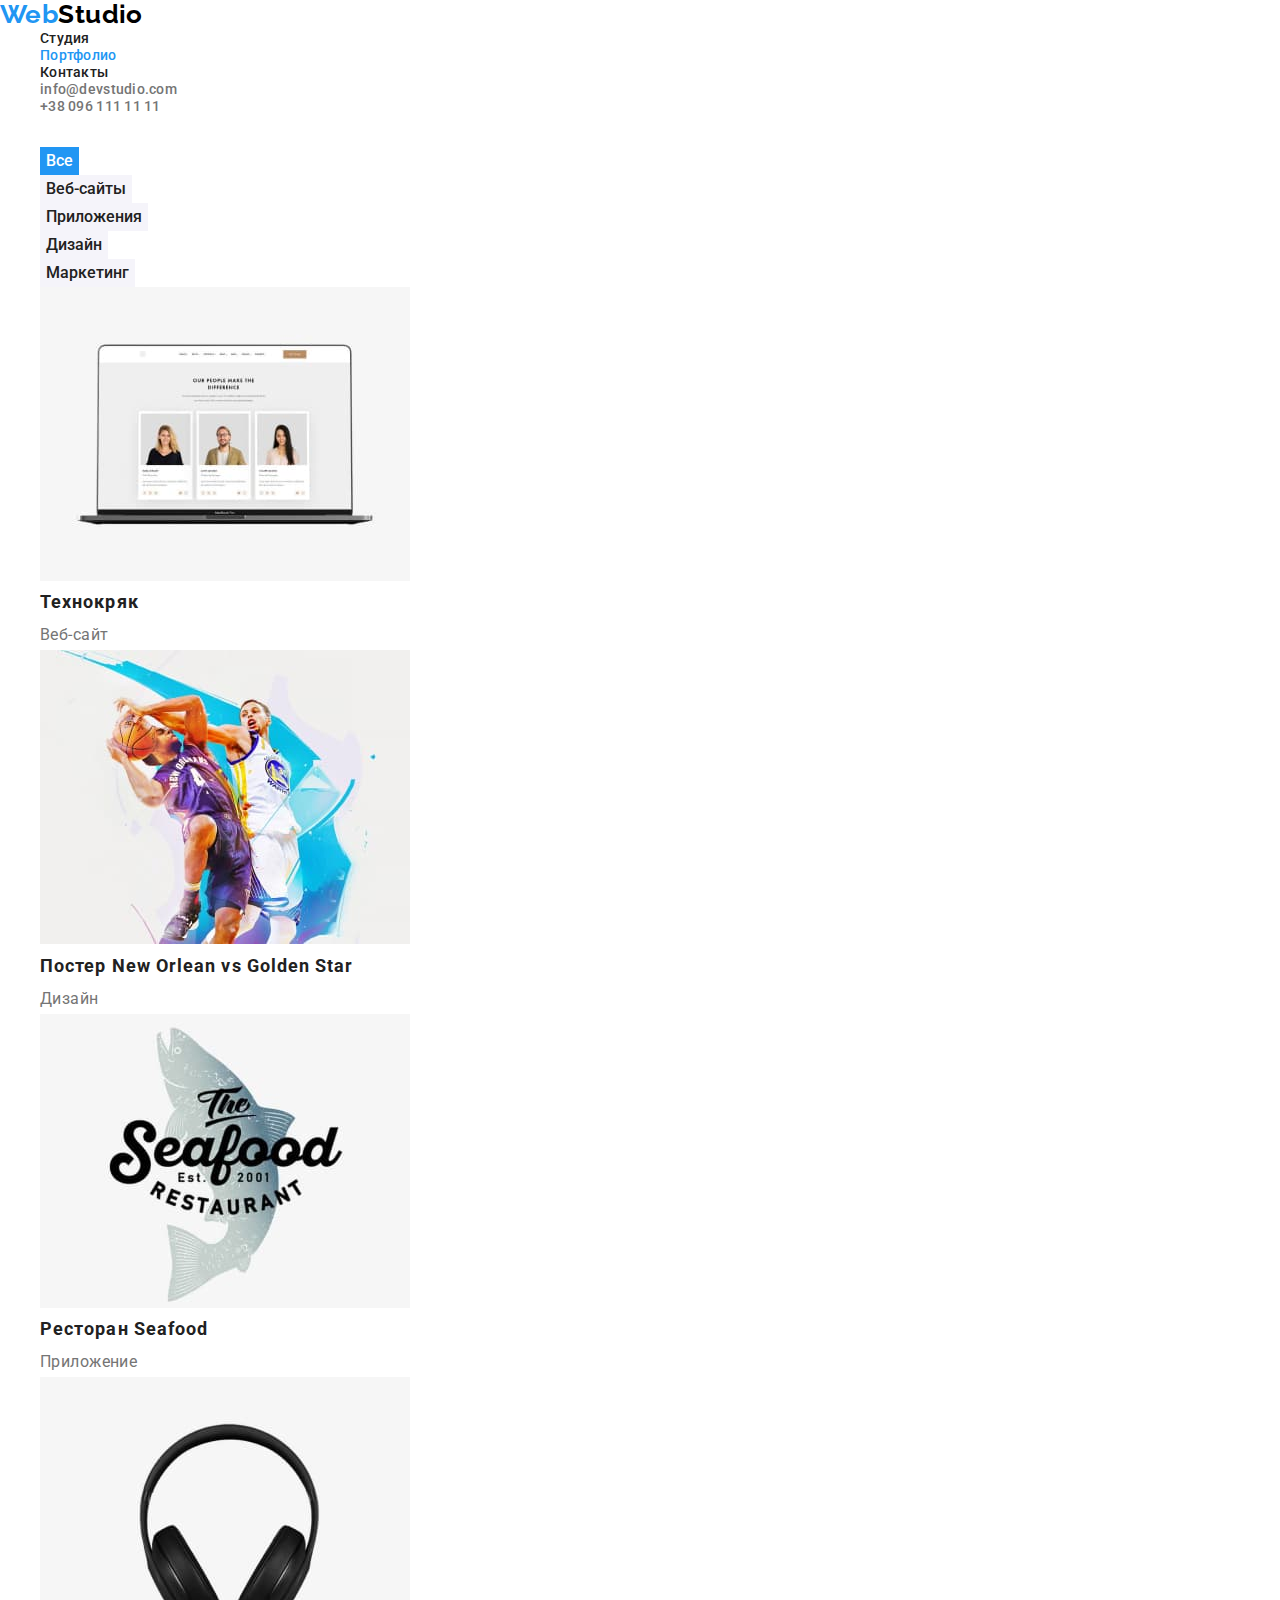
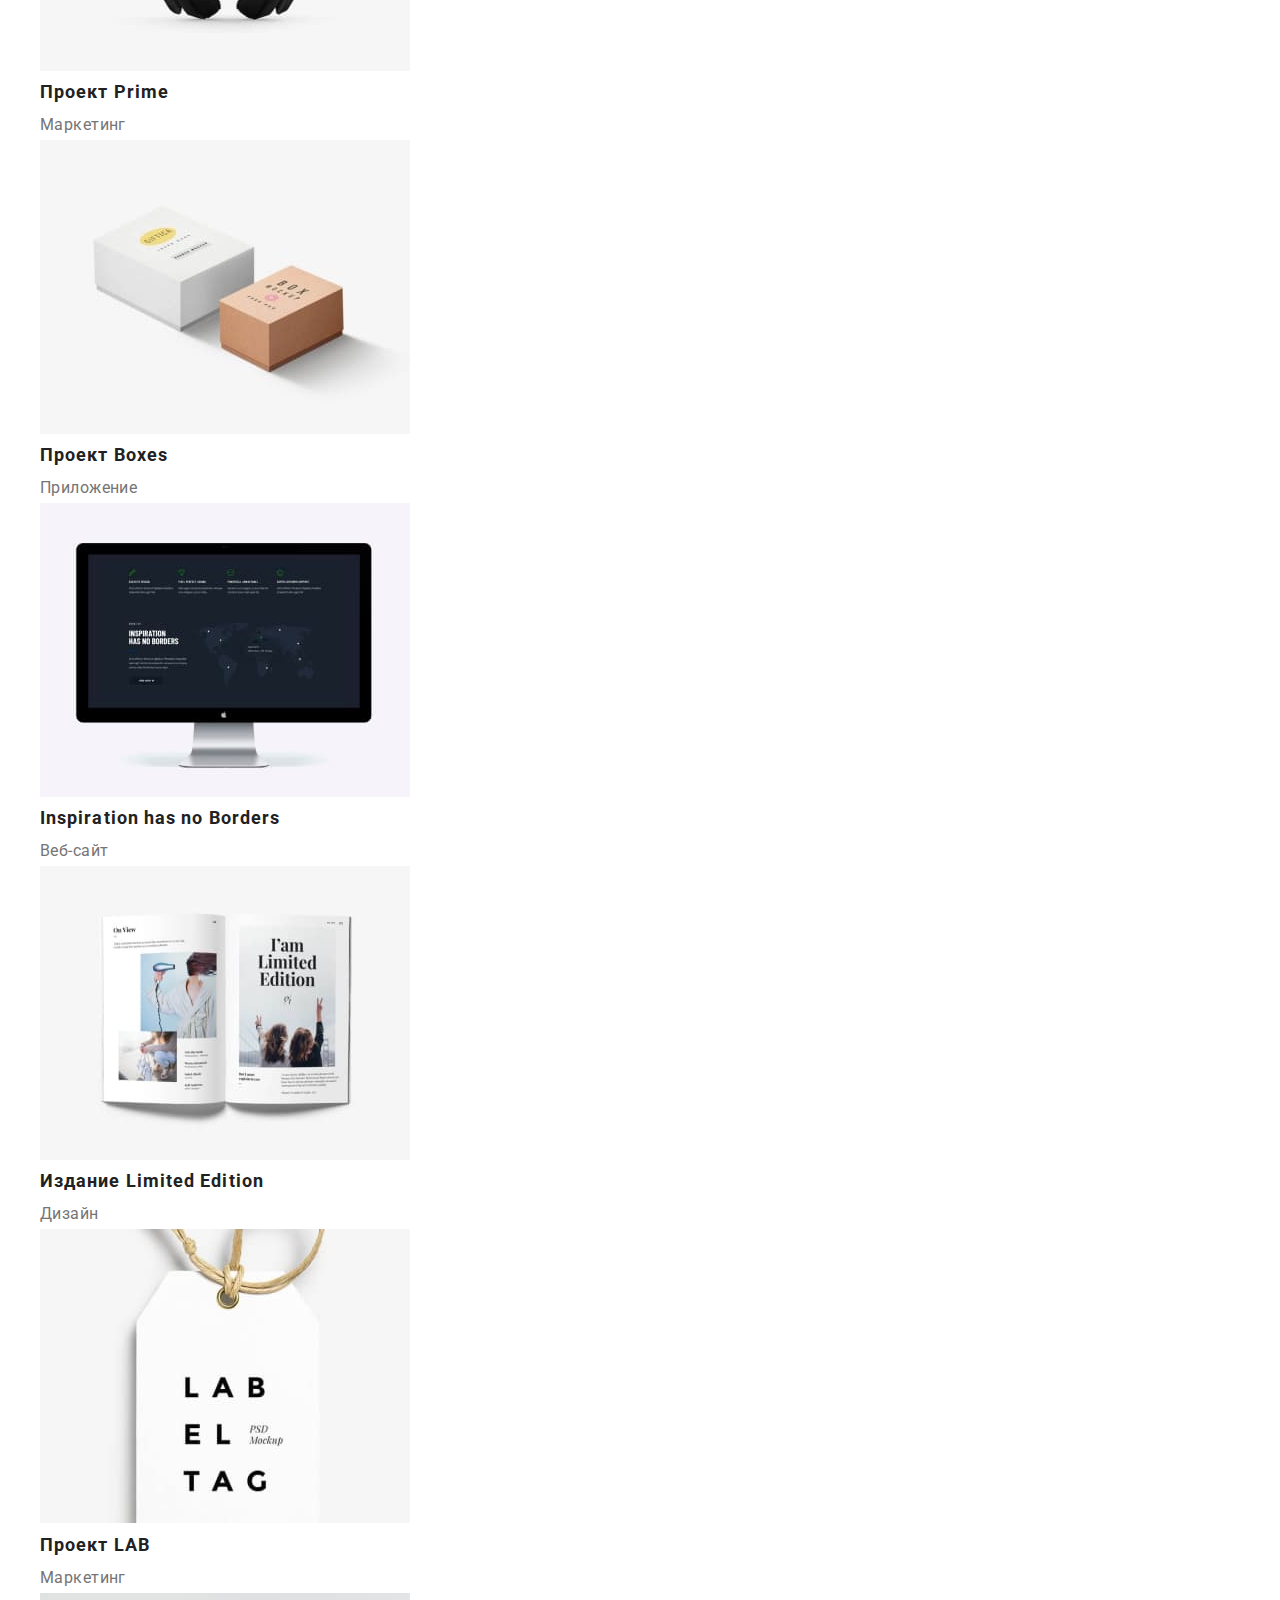
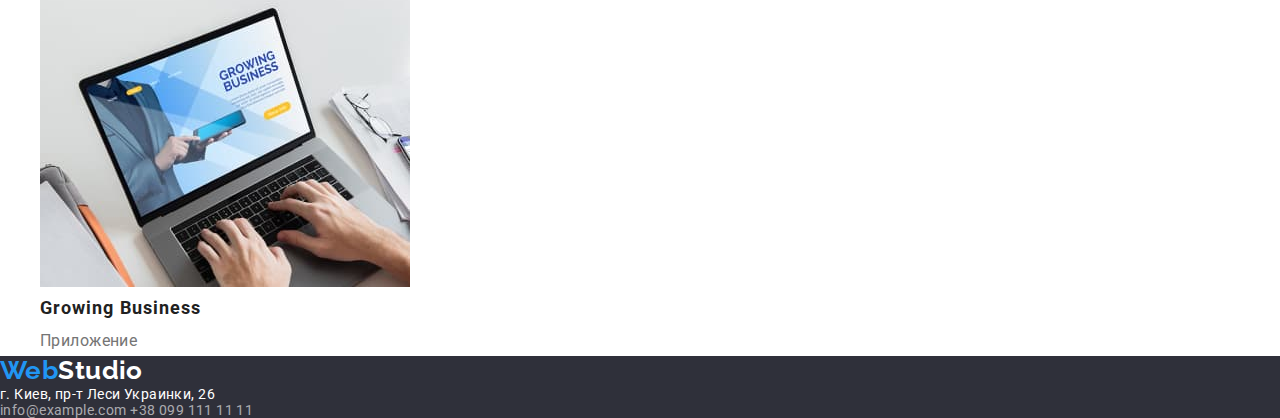
==== portfolio.html @ 97239f13 "add all files from previous homework" ====
<!DOCTYPE html>
<html lang="ru">
  <head>
    <meta charset="UTF-8" />
    <meta name="viewport" content="width=device-width, initial-scale=1.0" />
    <title>Портфолио</title>
    <link
      rel="stylesheet"
      href="https://cdnjs.cloudflare.com/ajax/libs/modern-normalize/1.0.0/modern-normalize.css"
    />
    <link rel="preconnect" href="https://fonts.gstatic.com" />
    <link
      href="https://fonts.googleapis.com/css2?family=Raleway:wght@700&family=Roboto:wght@400;500;700;900&display=swap"
      rel="stylesheet"
    />
    <link rel="stylesheet" href="./css/style.css" />
  </head>
  <body>
    <header>
      <nav>
        <a href="/" class="logo" lang="en"><span>Web</span>Studio</a>
        <ul class="site-nav">
          <li><a href="./index.html" class="link">Студия</a></li>
          <li><a href="" class="link active">Портфолио</a></li>
          <li><a href="" class="link">Контакты</a></li>
        </ul>
      </nav>
      <ul class="auth-nav">
        <li>
          <a href="mailto:info@devstudio.com" class="link"
            >info@devstudio.com</a
          >
        </li>
        <li><a href="tel:+380961111111" class="link">+38 096 111 11 11</a></li>
      </ul>
    </header>
    <main>
      <section>
        <h1 class="hidden">Портфолио</h1>
        <ul>
          <li>
            <button type="button" class="filter-item current">Все</button>
          </li>
          <li><button type="button" class="filter-item">Веб-сайты</button></li>
          <li><button type="button" class="filter-item">Приложения</button></li>
          <li><button type="button" class="filter-item">Дизайн</button></li>
          <li><button type="button" class="filter-item">Маркетинг</button></li>
        </ul>
        <ul class="portfolio">
          <li>
            <a href="">
              <img
                src="./images/web-site.jpg"
                width="370"
                alt="открытый ноутбук"
              />
              <h2 class="title">Технокряк</h2>
              <p class="text">Веб-сайт</p>
            </a>
          </li>
          <li>
            <a href="">
              <img
                src="./images/poster-basketball.jpg"
                width="370"
                alt="двое игроков в баскетбол с мячем"
              />
              <h2 class="title">Постер New Orlean vs Golden Star</h2>
              <p class="text">Дизайн</p>
            </a>
          </li>
          <li>
            <a href="">
              <img
                src="./images/restaurant-label.jpg"
                width="370"
                alt="лого ресторана морской еды"
              />
              <h2 class="title">Ресторан Seafood</h2>
              <p class="text">Приложение</p>
            </a>
          </li>
          <li>
            <a href="">
              <img
                src="./images/headphones.jpg"
                width="370"
                alt="черные наушники"
              />
              <h2 class="title">Проект Prime</h2>
              <p class="text">Маркетинг</p>
            </a>
          </li>
          <li>
            <a href="">
              <img
                src="./images/boxes.jpg"
                width="370"
                alt="две небольшие картонные коробки"
              />
              <h2 class="title">Проект Boxes</h2>
              <p class="text">Приложение</p>
            </a>
          </li>
          <li>
            <a href="">
              <img
                src="./images/screen.jpg"
                width="370"
                alt="черный включенный экран"
              />
              <h2 class="title">Inspiration has no Borders</h2>
              <p class="text">Веб-сайт</p>
            </a>
          </li>
          <li>
            <a href="">
              <img
                src="./images/journal.jpg"
                width="370"
                alt="раскрытый журнал"
              />
              <h2 class="title">Издание Limited Edition</h2>
              <p class="text">Дизайн</p>
            </a>
          </li>
          <li>
            <a href="">
              <img src="./images/label.jpg" alt="белая этикетка" />
              <h2 class="title">Проект LAB</h2>
              <p class="text">Маркетинг</p>
            </a>
          </li>
          <li>
            <a href="">
              <img
                src="./images/opened-notebook.jpg"
                alt="пальцы рук на клавиатуре ноутбука"
              />
              <h2 class="title">Growing Business</h2>
              <p class="text">Приложение</p>
            </a>
          </li>
        </ul>
      </section>
    </main>
    <footer>
      <a href="/" class="logo" lang="en"><span>Web</span>Studio</a>
      <address class="contacts">
        <p>г. Киев, пр-т Леси Украинки, 26</p>
        <a href="mailto:info@example.com" class="link">info@example.com</a>
        <a href="tel:+380991111111" class="link">+38 099 111 11 11</a>
      </address>
    </footer>
  </body>
</html>
---- css/style.css ----
:root {
  --primary-text-color: #757575;
  --title-text-color: #212121;
  --accent-color: #2196f3;
  --primary-background-color: #ffffff;
  --secondary-background-color: #f5f4fa;
  --dark-background-color: #2f303a;
  --main-font: 'Roboto', sans-serif;
  --font-size: 14px;
  --letter-spacing: 0.03em;
  --font-weight: 400;
}

body {
  background-color: var(--primary-background-color);
  color: var(--primary-text-color);
  font-family: var(--main-font);
  font-weight: var(--font-weight);
  font-size: var(--font-size);
  letter-spacing: var(--letter-spacing);
}

a {
  text-decoration: none;
}

ul,
p {
  margin: 0;
}

li {
  list-style: none;
}

h1,
h2,
h3,
h4,
h5,
h6 {
  margin: 0;
  color: var(--title-text-color);
}

/*   header   */

.logo {
  color: #000000;
  font-family: 'Raleway', sans-serif;
  font-weight: 700;
  font-size: 26px;
}

.logo span {
  color: var(--accent-color);
}

header .link {
  font-weight: 500;
  cursor: pointer;
  letter-spacing: 0.02em;
  line-height: 1.14;
}

.site-nav .link {
  color: var(--title-text-color);
}

.site-nav .link:hover,
.site-nav .link:focus,
.site-nav .active {
  color: var(--accent-color);
}

.auth-nav .link {
  color: var(--primary-text-color);
}

.auth-nav .link:hover,
.auth-nav .link:focus {
  color: var(--accent-color);
}

/*   hero   */
.hero {
  background-color: var(--dark-background-color);
}

.hero .title {
  color: var(--primary-background-color);
  text-transform: uppercase;
  font-size: 44px;
  font-weight: 900;
  text-align: center;
}

.hero .button {
  color: var(--primary-background-color);
  background-color: var(--accent-color);
  font-family: inherit;
  font-size: 16px;
  line-height: 2;
  font-weight: 700;
  text-align: center;
  cursor: pointer;
}

/* advantages */

.hidden {
  visibility: hidden;
}

.advantages .title {
  font-size: var(--font-size);
  line-height: 1.17;
  font-weight: 700;
  text-transform: uppercase;
  margin-bottom: 10px;
}

.advantages .text {
  line-height: 2;
}

/* Activities */

.section-title {
  color: var(--title-text-color);
  font-size: 36px;
  line-height: 1.17;
  font-weight: 700;
  text-align: center;
}

/* Team */

.secondary-background {
  background-color: var(--secondary-background-color);
}

.team .title {
  color: var(--title-text-color);
  font-size: 16px;
  line-height: 1.19;
  font-weight: 500;
  text-align: center;
}

.team .text {
  font-size: 16px;
  line-height: 1.19;
  text-align: center;
}

/* Footer */

footer {
  background-color: var(--dark-background-color);
  color: var(--primary-background-color);
}

footer .logo {
  color: var(--primary-background-color);
}

.contacts {
  font-style: normal;
}

.contacts .link {
  color: rgba(255, 255, 255, 0.6);
}

/* Portfolio */

.filter-item {
  background-color: var(--secondary-background-color);
  color: var(--title-text-color);
  font-family: inherit;
  font-size: 16px;
  line-height: 1.63;
  font-weight: 500;
  text-align: center;

  border: none;
}

.filter-item.current,
.filter-item:hover,
.filter-item:focus {
  background-color: var(--accent-color);
  color: var(--primary-background-color);
}

.filter-item:hover,
.filter-item:focus {
  cursor: pointer;
}

.portfolio .title {
  color: var(--title-text-color);
  font-size: 18px;
  line-height: 2;
  font-weight: 700;
  letter-spacing: 0.06em;
}

.portfolio .text {
  color: var(--primary-text-color);
  font-size: 16px;
  line-height: 1.88;
}
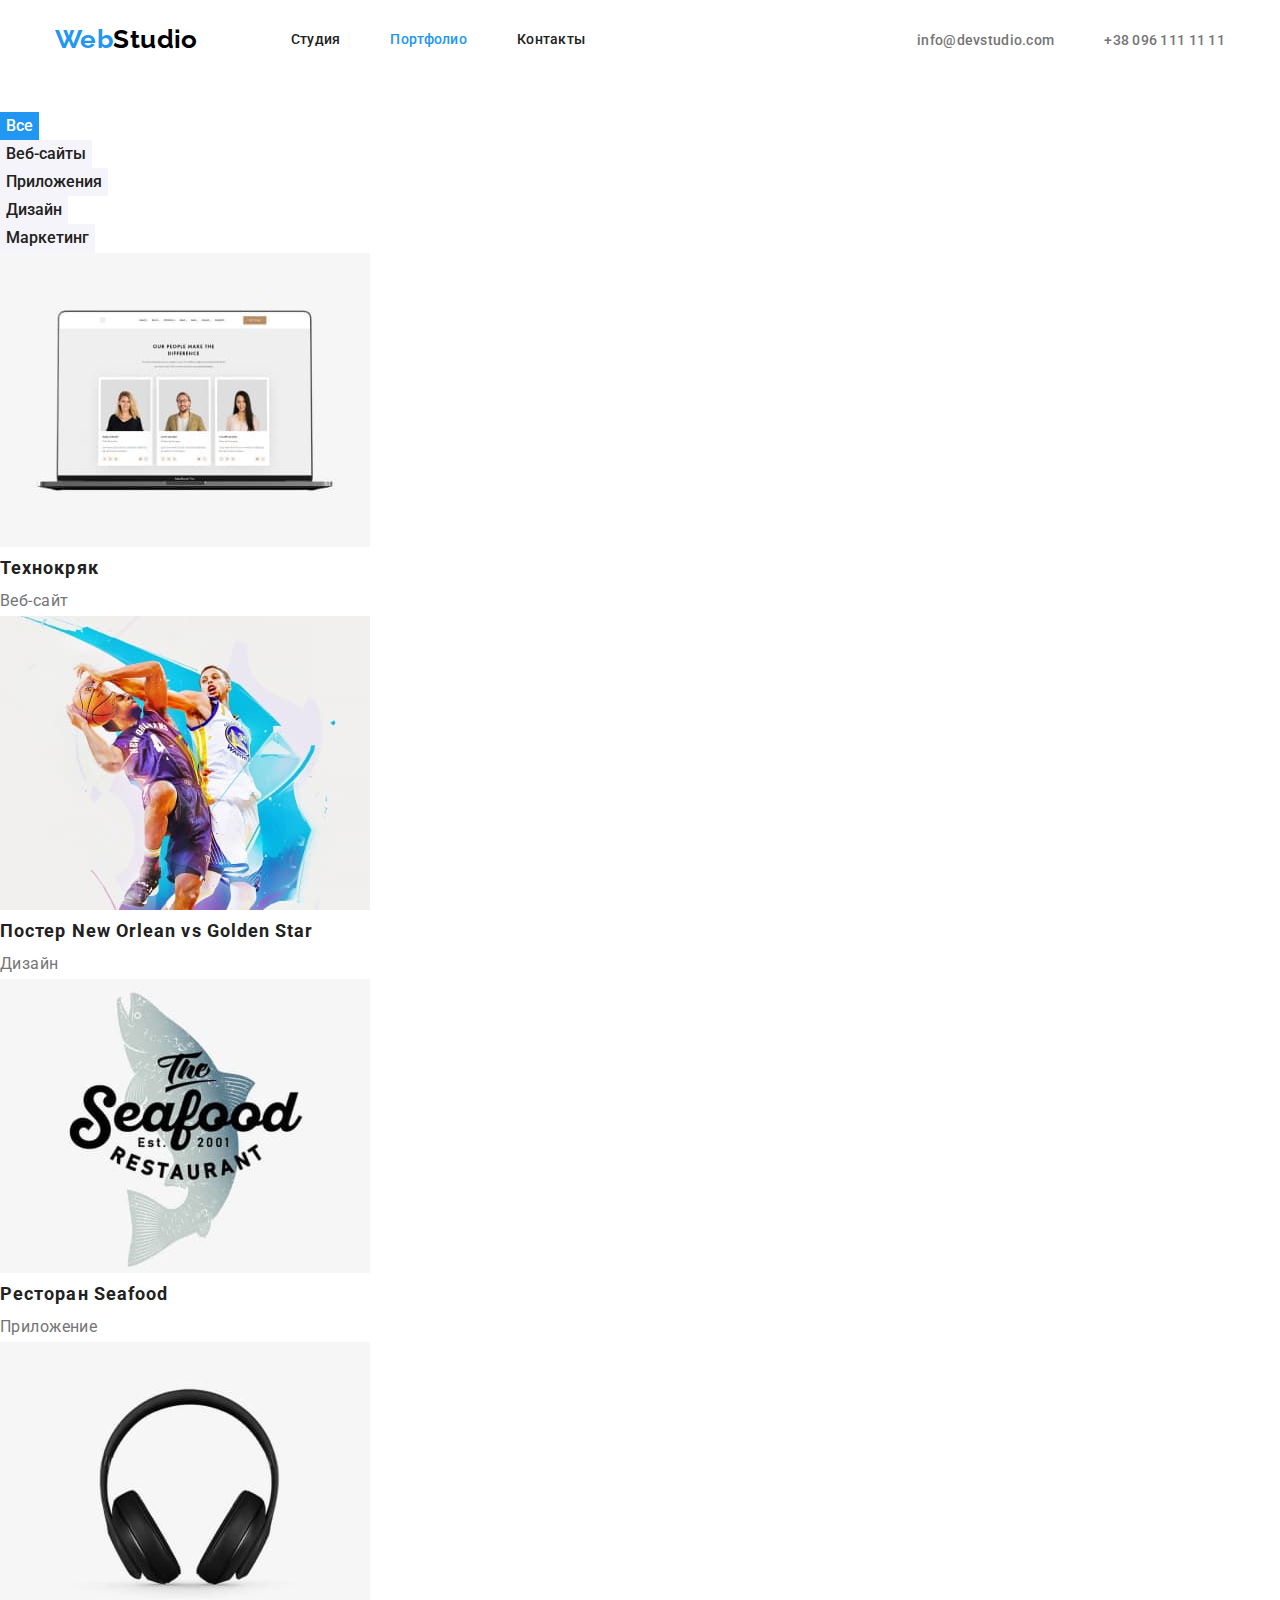
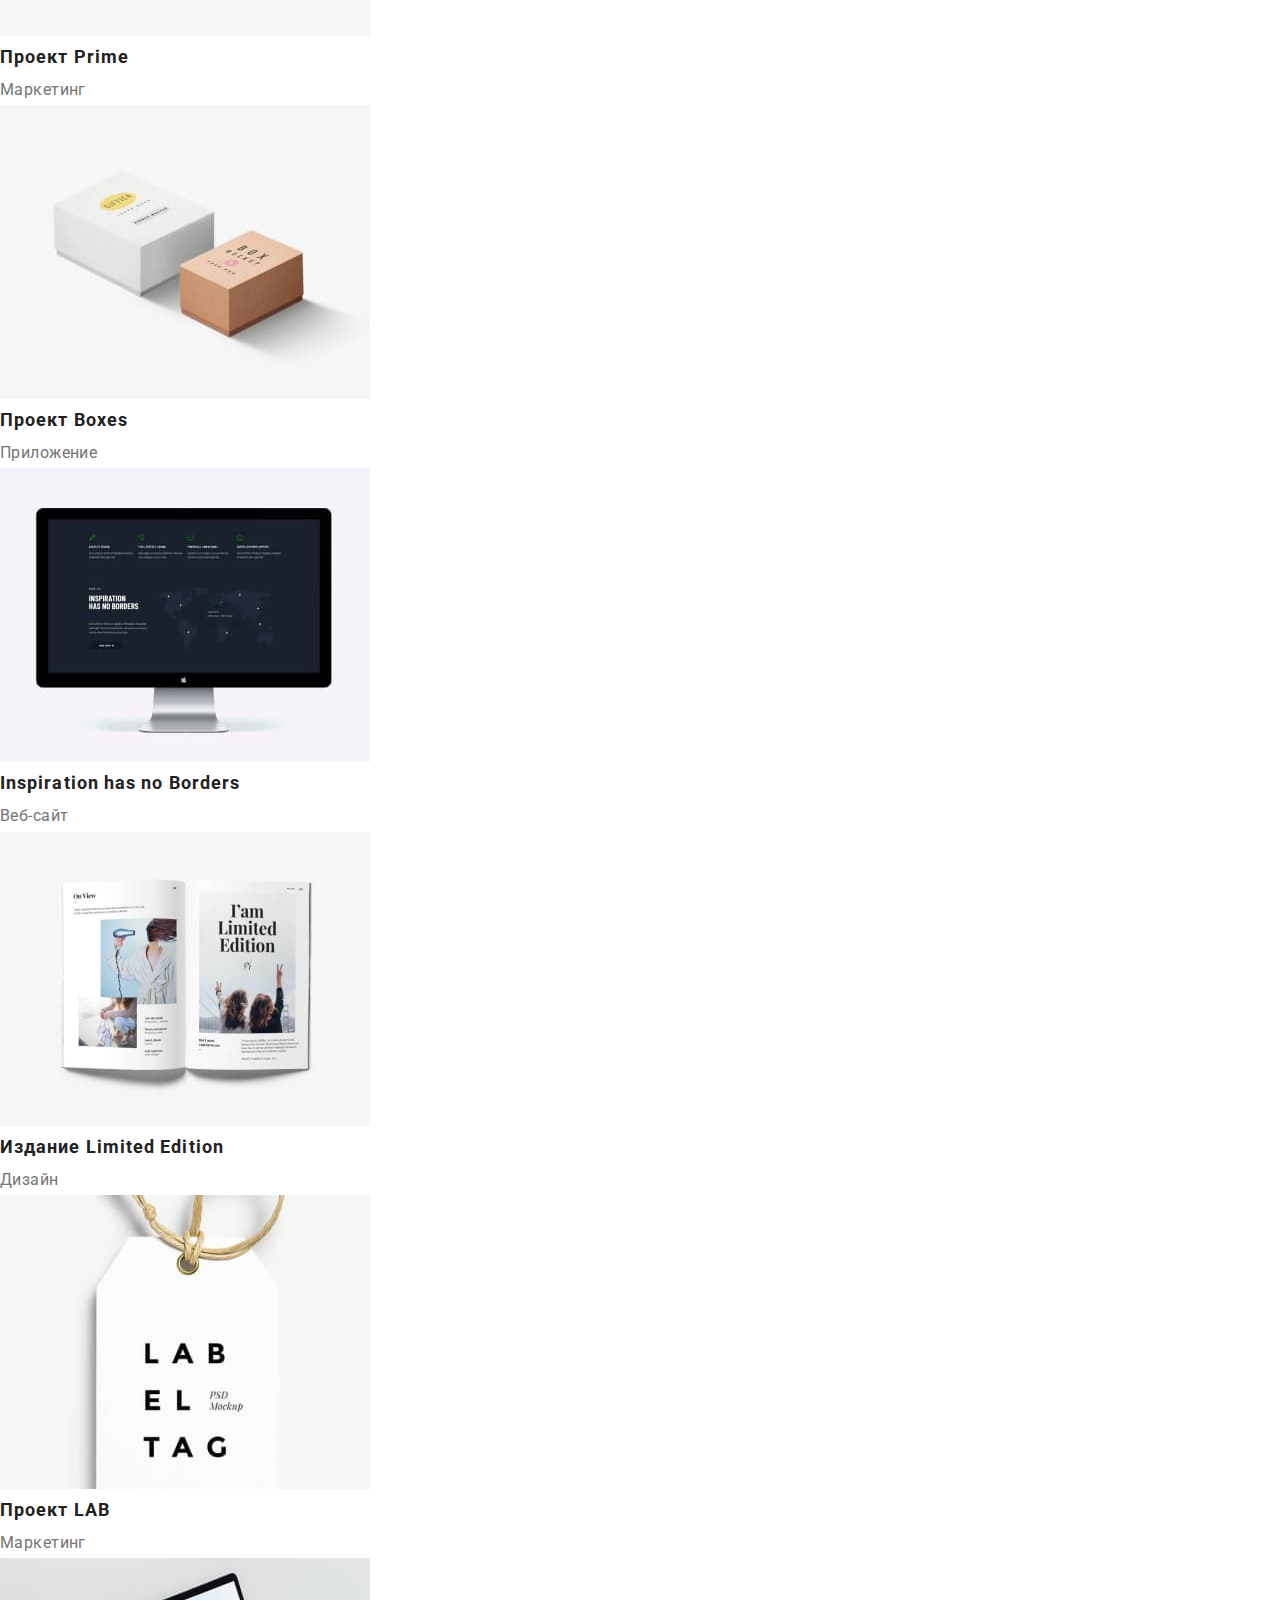
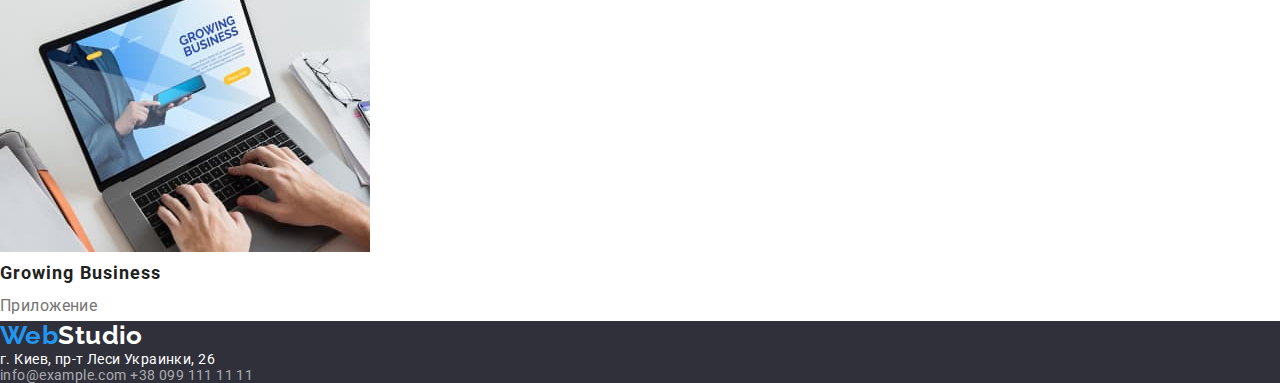
==== commit 826b333a: "add flex to header" ====
--- a/portfolio.html
+++ b/portfolio.html
@@ -16,23 +16,31 @@
     <link rel="stylesheet" href="./css/style.css" />
   </head>
   <body>
-    <header>
-      <nav>
-        <a href="/" class="logo" lang="en"><span>Web</span>Studio</a>
-        <ul class="site-nav">
-          <li><a href="./index.html" class="link">Студия</a></li>
-          <li><a href="" class="link active">Портфолио</a></li>
-          <li><a href="" class="link">Контакты</a></li>
+    <header class="header">
+      <div class="container">
+        <nav class="main-nav">
+          <a href="/" class="logo" lang="en"><span>Web</span>Studio</a>
+
+          <ul class="site-nav">
+            <li class="item"><a href="./index.html" class="link">Студия</a></li>
+            <li class="item">
+              <a href="./portfolio.html" class="link active">Портфолио</a>
+            </li>
+            <li class="item"><a href="" class="link">Контакты</a></li>
+          </ul>
+        </nav>
+
+        <ul class="auth-nav">
+          <li class="item">
+            <a href="mailto:info@devstudio.com" class="link"
+              >info@devstudio.com</a
+            >
+          </li>
+          <li class="item">
+            <a href="tel:+380961111111" class="link">+38 096 111 11 11</a>
+          </li>
         </ul>
-      </nav>
-      <ul class="auth-nav">
-        <li>
-          <a href="mailto:info@devstudio.com" class="link"
-            >info@devstudio.com</a
-          >
-        </li>
-        <li><a href="tel:+380961111111" class="link">+38 096 111 11 11</a></li>
-      </ul>
+      </div>
     </header>
     <main>
       <section>
--- a/css/style.css
+++ b/css/style.css
@@ -20,17 +20,20 @@
   letter-spacing: var(--letter-spacing);
 }
 
+/* utilities*/
+
 a {
   text-decoration: none;
 }
 
-ul,
+ul {
+  padding: 0;
+  margin: 0;
+  list-style: none;
+}
+
 p {
   margin: 0;
-}
-
-li {
-  list-style: none;
 }
 
 h1,
@@ -43,9 +46,25 @@
   color: var(--title-text-color);
 }
 
-/*   header   */
+.container {
+  width: 1200px;
+  margin-left: auto;
+  margin-right: auto;
+  padding-left: 15px;
+  padding-right: 15px;
+}
+
+/*header*/
+
+.header > .container {
+  display: flex;
+  align-items: center;
+}
 
 .logo {
+  display: block;
+  margin-right: 93px;
+
   color: #000000;
   font-family: 'Raleway', sans-serif;
   font-weight: 700;
@@ -56,15 +75,32 @@
   color: var(--accent-color);
 }
 
-header .link {
+.header .link {
   font-weight: 500;
   cursor: pointer;
   letter-spacing: 0.02em;
   line-height: 1.14;
 }
 
+.main-nav {
+  display: flex;
+  align-items: center;
+}
+
+.site-nav {
+  display: flex;
+}
+
 .site-nav .link {
-  color: var(--title-text-color);
+  display: block;
+  padding-top: 32px;
+  padding-bottom: 32px;
+
+  color: var(--title-text-color);
+}
+
+.site-nav .item + .item {
+  margin-left: 50px;
 }
 
 .site-nav .link:hover,
@@ -73,6 +109,11 @@
   color: var(--accent-color);
 }
 
+.auth-nav {
+  margin-left: auto;
+  display: flex;
+}
+
 .auth-nav .link {
   color: var(--primary-text-color);
 }
@@ -80,6 +121,10 @@
 .auth-nav .link:hover,
 .auth-nav .link:focus {
   color: var(--accent-color);
+}
+
+.auth-nav .item + .item {
+  margin-left: 50px;
 }
 
 /*   hero   */
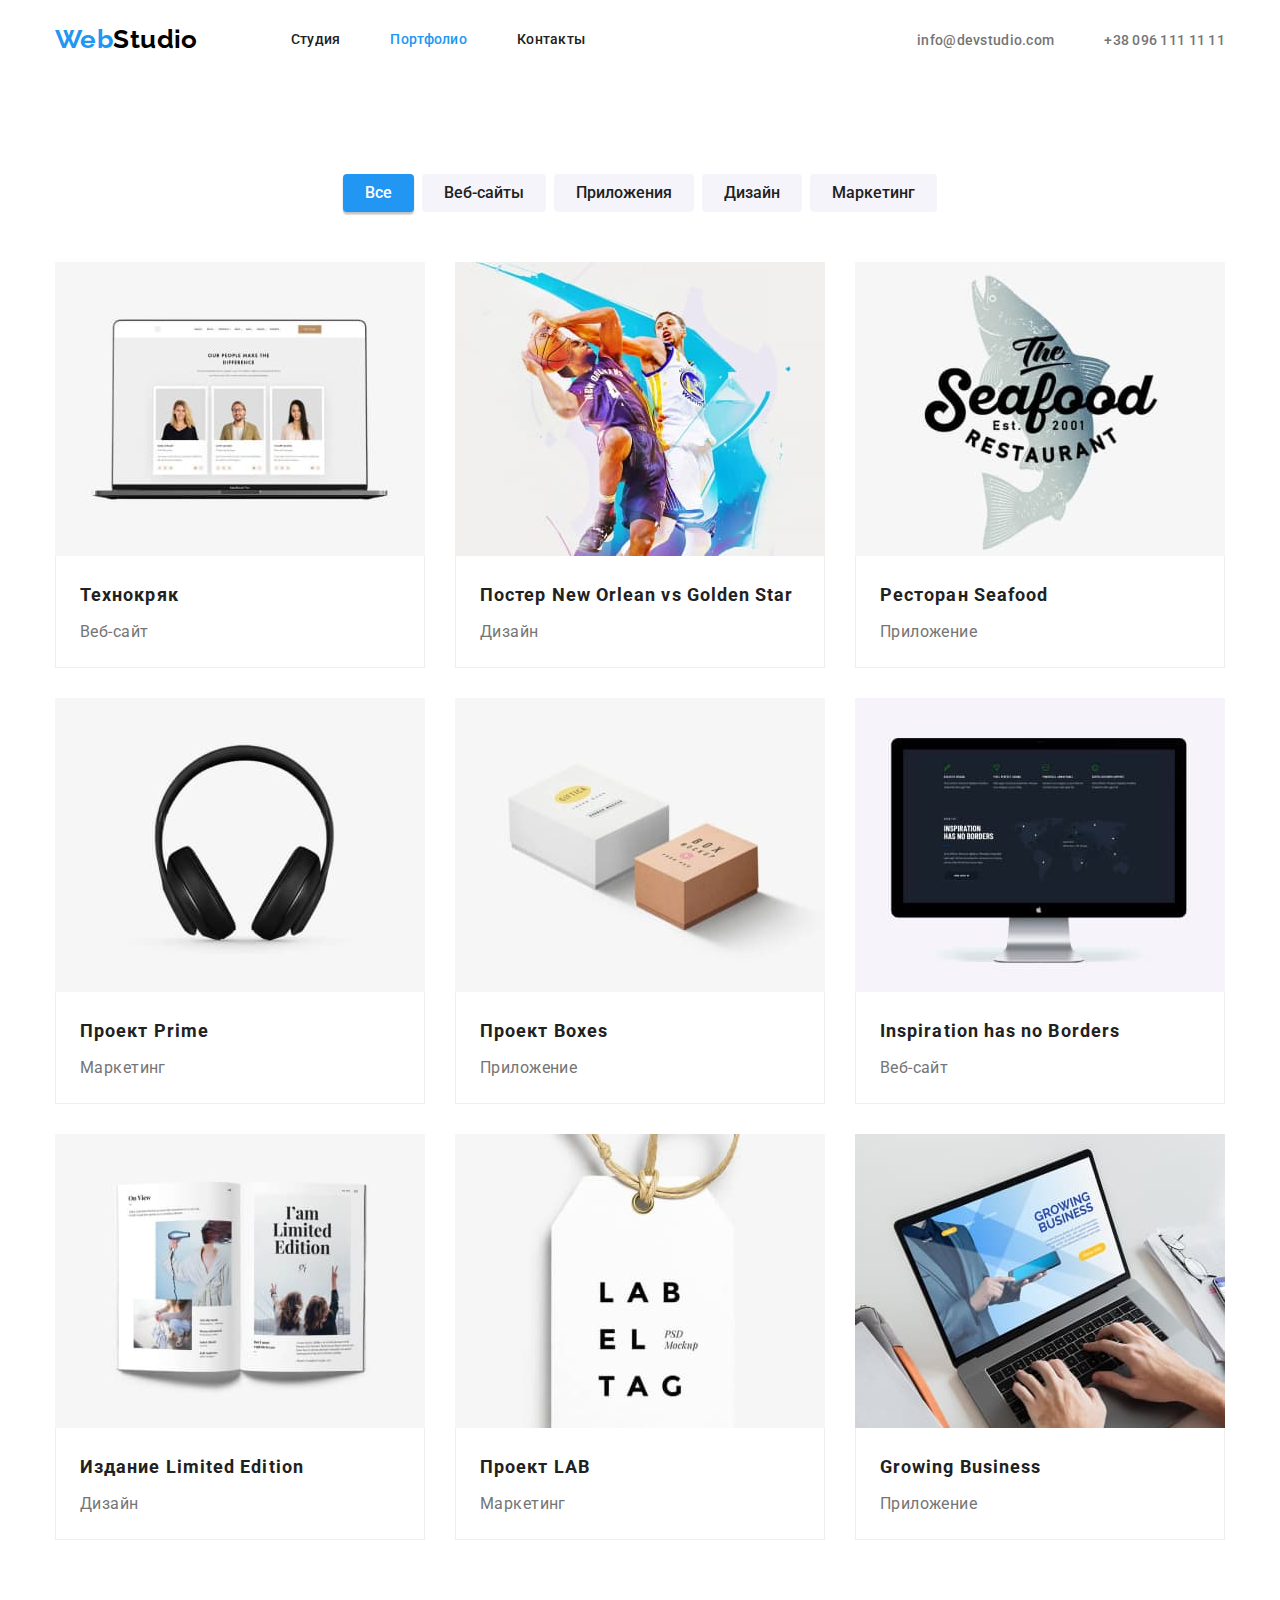
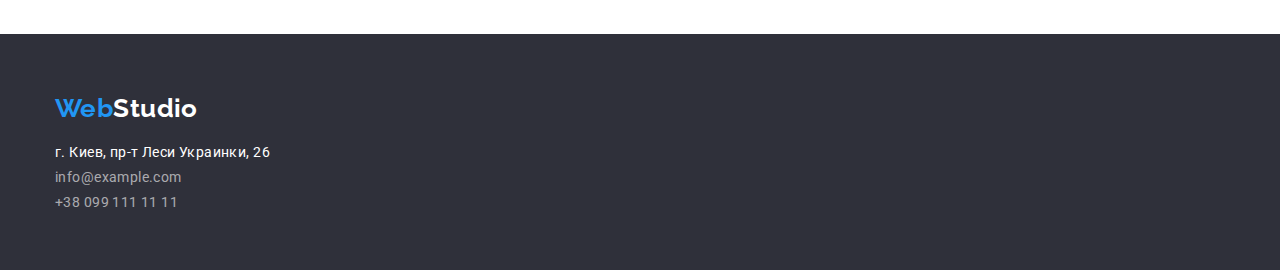
==== commit 807e1025: "add styles to portfolio page" ====
--- a/portfolio.html
+++ b/portfolio.html
@@ -44,121 +44,153 @@
     </header>
     <main>
       <section>
-        <h1 class="hidden">Портфолио</h1>
-        <ul>
-          <li>
-            <button type="button" class="filter-item current">Все</button>
-          </li>
-          <li><button type="button" class="filter-item">Веб-сайты</button></li>
-          <li><button type="button" class="filter-item">Приложения</button></li>
-          <li><button type="button" class="filter-item">Дизайн</button></li>
-          <li><button type="button" class="filter-item">Маркетинг</button></li>
-        </ul>
-        <ul class="portfolio">
-          <li>
-            <a href="">
-              <img
-                src="./images/web-site.jpg"
-                width="370"
-                alt="открытый ноутбук"
-              />
-              <h2 class="title">Технокряк</h2>
-              <p class="text">Веб-сайт</p>
-            </a>
-          </li>
-          <li>
-            <a href="">
-              <img
-                src="./images/poster-basketball.jpg"
-                width="370"
-                alt="двое игроков в баскетбол с мячем"
-              />
-              <h2 class="title">Постер New Orlean vs Golden Star</h2>
-              <p class="text">Дизайн</p>
-            </a>
-          </li>
-          <li>
-            <a href="">
-              <img
-                src="./images/restaurant-label.jpg"
-                width="370"
-                alt="лого ресторана морской еды"
-              />
-              <h2 class="title">Ресторан Seafood</h2>
-              <p class="text">Приложение</p>
-            </a>
-          </li>
-          <li>
-            <a href="">
-              <img
-                src="./images/headphones.jpg"
-                width="370"
-                alt="черные наушники"
-              />
-              <h2 class="title">Проект Prime</h2>
-              <p class="text">Маркетинг</p>
-            </a>
-          </li>
-          <li>
-            <a href="">
-              <img
-                src="./images/boxes.jpg"
-                width="370"
-                alt="две небольшие картонные коробки"
-              />
-              <h2 class="title">Проект Boxes</h2>
-              <p class="text">Приложение</p>
-            </a>
-          </li>
-          <li>
-            <a href="">
-              <img
-                src="./images/screen.jpg"
-                width="370"
-                alt="черный включенный экран"
-              />
-              <h2 class="title">Inspiration has no Borders</h2>
-              <p class="text">Веб-сайт</p>
-            </a>
-          </li>
-          <li>
-            <a href="">
-              <img
-                src="./images/journal.jpg"
-                width="370"
-                alt="раскрытый журнал"
-              />
-              <h2 class="title">Издание Limited Edition</h2>
-              <p class="text">Дизайн</p>
-            </a>
-          </li>
-          <li>
-            <a href="">
-              <img src="./images/label.jpg" alt="белая этикетка" />
-              <h2 class="title">Проект LAB</h2>
-              <p class="text">Маркетинг</p>
-            </a>
-          </li>
-          <li>
-            <a href="">
-              <img
-                src="./images/opened-notebook.jpg"
-                alt="пальцы рук на клавиатуре ноутбука"
-              />
-              <h2 class="title">Growing Business</h2>
-              <p class="text">Приложение</p>
-            </a>
-          </li>
-        </ul>
+        <div class="container">
+          <h1 class="visually-hidden">Портфолио</h1>
+          <ul class="filter">
+            <li class="item">
+              <button type="button" class="button current">Все</button>
+            </li>
+            <li class="item">
+              <button type="button" class="button">Веб-сайты</button>
+            </li>
+            <li class="item">
+              <button type="button" class="button">Приложения</button>
+            </li>
+            <li class="item">
+              <button type="button" class="button">Дизайн</button>
+            </li>
+            <li class="item">
+              <button type="button" class="button">Маркетинг</button>
+            </li>
+          </ul>
+          <ul class="portfolio-list">
+            <li class="item">
+              <a class="link" href="">
+                <img
+                  src="./images/web-site.jpg"
+                  width="370"
+                  alt="открытый ноутбук"
+                />
+                <div class="content">
+                  <h2 class="title">Технокряк</h2>
+                  <p class="text">Веб-сайт</p>
+                </div>
+              </a>
+            </li>
+            <li class="item">
+              <a class="link" href="">
+                <img
+                  src="./images/poster-basketball.jpg"
+                  width="370"
+                  alt="двое игроков в баскетбол с мячем"
+                />
+                <div class="content">
+                  <h2 class="title">Постер New Orlean vs Golden Star</h2>
+                  <p class="text">Дизайн</p>
+                </div>
+              </a>
+            </li>
+            <li class="item">
+              <a class="link" href="">
+                <img
+                  src="./images/restaurant-label.jpg"
+                  width="370"
+                  alt="лого ресторана морской еды"
+                />
+                <div class="content">
+                  <h2 class="title">Ресторан Seafood</h2>
+                  <p class="text">Приложение</p>
+                </div>
+              </a>
+            </li>
+            <li class="item">
+              <a class="link" href="">
+                <img
+                  src="./images/headphones.jpg"
+                  width="370"
+                  alt="черные наушники"
+                />
+                <div class="content">
+                  <h2 class="title">Проект Prime</h2>
+                  <p class="text">Маркетинг</p>
+                </div>
+              </a>
+            </li>
+            <li class="item">
+              <a class="link" href="">
+                <img
+                  src="./images/boxes.jpg"
+                  width="370"
+                  alt="две небольшие картонные коробки"
+                />
+                <div class="content">
+                  <h2 class="title">Проект Boxes</h2>
+                  <p class="text">Приложение</p>
+                </div>
+              </a>
+            </li>
+            <li class="item">
+              <a class="link" href="">
+                <img
+                  src="./images/screen.jpg"
+                  width="370"
+                  alt="черный включенный экран"
+                />
+                <div class="content">
+                  <h2 class="title">Inspiration has no Borders</h2>
+                  <p class="text">Веб-сайт</p>
+                </div>
+              </a>
+            </li>
+            <li class="item">
+              <a class="link" href="">
+                <img
+                  src="./images/journal.jpg"
+                  width="370"
+                  alt="раскрытый журнал"
+                />
+                <div class="content">
+                  <h2 class="title">Издание Limited Edition</h2>
+                  <p class="text">Дизайн</p>
+                </div>
+              </a>
+            </li>
+            <li class="item">
+              <a class="link" href="">
+                <img src="./images/label.jpg" alt="белая этикетка" />
+                <div class="content">
+                  <h2 class="title">Проект LAB</h2>
+                  <p class="text">Маркетинг</p>
+                </div>
+              </a>
+            </li>
+            <li class="item">
+              <a class="link" href="">
+                <img
+                  src="./images/opened-notebook.jpg"
+                  alt="пальцы рук на клавиатуре ноутбука"
+                />
+                <div class="content">
+                  <h2 class="title">Growing Business</h2>
+                  <p class="text">Приложение</p>
+                </div>
+              </a>
+            </li>
+          </ul>
+        </div>
       </section>
     </main>
-    <footer>
-      <a href="/" class="logo" lang="en"><span>Web</span>Studio</a>
-      <address class="contacts">
-        <p>г. Киев, пр-т Леси Украинки, 26</p>
-        <a href="mailto:info@example.com" class="link">info@example.com</a>
-        <a href="tel:+380991111111" class="link">+38 099 111 11 11</a>
-      </address>
+    <footer class="footer">
+      <div class="container">
+        <a href="/" class="logo" lang="en"><span>Web</span>Studio</a>
+        <address class="footer-contacts">
+          <p class="item">г. Киев, пр-т Леси Украинки, 26</p>
+          <a class="item link" href="mailto:info@example.com"
+            >info@example.com</a
+          >
+          <a class="item link" href="tel:+380991111111">+38 099 111 11 11</a>
+        </address>
+      </div>
     </footer>
   </body>
 </html>
--- a/css/style.css
+++ b/css/style.css
@@ -9,6 +9,7 @@
   --font-size: 14px;
   --letter-spacing: 0.03em;
   --font-weight: 400;
+  --grid-gap: 30px;
 }
 
 body {
@@ -46,12 +47,31 @@
   color: var(--title-text-color);
 }
 
+img {
+  display: block;
+  max-width: 100%;
+  height: auto;
+}
+
 .container {
   width: 1200px;
   margin-left: auto;
   margin-right: auto;
   padding-left: 15px;
   padding-right: 15px;
+  padding-top: 94px;
+  padding-bottom: 94px;
+}
+
+.visually-hidden {
+  position: absolute;
+  width: 1px;
+  height: 1px;
+  margin: -1px;
+  border: 0;
+  padding: 0;
+  clip: rect(0 0 0 0);
+  overflow: hidden;
 }
 
 /*header*/
@@ -59,6 +79,8 @@
 .header > .container {
   display: flex;
   align-items: center;
+  padding-top: 0;
+  padding-bottom: 0;
 }
 
 .logo {
@@ -67,8 +89,8 @@
 
   color: #000000;
   font-family: 'Raleway', sans-serif;
-  font-weight: 700;
   font-size: 26px;
+  font-weight: 700;
 }
 
 .logo span {
@@ -91,16 +113,16 @@
   display: flex;
 }
 
+.site-nav .item + .item {
+  margin-left: 50px;
+}
+
 .site-nav .link {
   display: block;
   padding-top: 32px;
   padding-bottom: 32px;
 
   color: var(--title-text-color);
-}
-
-.site-nav .item + .item {
-  margin-left: 50px;
 }
 
 .site-nav .link:hover,
@@ -114,6 +136,10 @@
   display: flex;
 }
 
+.auth-nav .item + .item {
+  margin-left: 50px;
+}
+
 .auth-nav .link {
   color: var(--primary-text-color);
 }
@@ -123,55 +149,75 @@
   color: var(--accent-color);
 }
 
-.auth-nav .item + .item {
-  margin-left: 50px;
-}
-
 /*   hero   */
 .hero {
+  padding-top: 200px;
+  padding-bottom: 200px;
+  text-align: center;
+
   background-color: var(--dark-background-color);
 }
 
 .hero .title {
+  max-width: 696px;
+  margin-bottom: 30px;
+  margin-left: auto;
+  margin-right: auto;
+
   color: var(--primary-background-color);
   text-transform: uppercase;
   font-size: 44px;
+  line-height: 1.36;
   font-weight: 900;
-  text-align: center;
+  letter-spacing: 0.06em;
 }
 
 .hero .button {
+  padding: 10px 32px;
+  border-radius: 4px;
+  border-style: none;
+
   color: var(--primary-background-color);
   background-color: var(--accent-color);
   font-family: inherit;
   font-size: 16px;
+  line-height: 1.875;
+  font-weight: 700;
+  cursor: pointer;
+}
+
+/* advantages */
+
+.advantages-list {
+  display: flex;
+}
+
+.advantages-list .item + .item {
+  margin-left: 30px;
+}
+
+.advantages-list .title {
+  margin-bottom: 10px;
+
+  font-size: var(--font-size);
+  line-height: 1.14;
+  font-weight: 700;
+  text-transform: uppercase;
+}
+
+.advantages-list .text {
   line-height: 2;
-  font-weight: 700;
-  text-align: center;
-  cursor: pointer;
-}
-
-/* advantages */
-
-.hidden {
-  visibility: hidden;
-}
-
-.advantages .title {
-  font-size: var(--font-size);
-  line-height: 1.17;
-  font-weight: 700;
-  text-transform: uppercase;
-  margin-bottom: 10px;
-}
-
-.advantages .text {
-  line-height: 2;
 }
 
 /* Activities */
 
+.activities > .container {
+  padding-top: 0;
+}
+
 .section-title {
+  margin-bottom: 50px;
+
   color: var(--title-text-color);
   font-size: 36px;
   line-height: 1.17;
@@ -179,72 +225,145 @@
   text-align: center;
 }
 
+.activities-list {
+  display: flex;
+}
+
+.activities-list .item + .item {
+  margin-left: 30px;
+}
+
 /* Team */
 
 .secondary-background {
   background-color: var(--secondary-background-color);
 }
 
-.team .title {
+.team-list {
+  display: flex;
+}
+
+.team-list .item + .item {
+  margin-left: 30px;
+}
+
+.team-list .item {
+  background-color: var(--primary-background-color);
+  box-shadow: 0px 1px 3px rgba(0, 0, 0, 0.12), 0px 1px 1px rgba(0, 0, 0, 0.14),
+    0px 2px 1px rgba(0, 0, 0, 0.2);
+  border-radius: 0 0 4px 4px;
+}
+
+.team-list .item-content {
+  padding-top: 30px;
+  padding-bottom: 30px;
+  text-align: center;
+}
+
+.team-list .title {
+  margin-bottom: 10px;
+
   color: var(--title-text-color);
   font-size: 16px;
   line-height: 1.19;
   font-weight: 500;
-  text-align: center;
-}
-
-.team .text {
+}
+
+.team-list .text {
   font-size: 16px;
   line-height: 1.19;
-  text-align: center;
 }
 
 /* Footer */
 
-footer {
+.footer {
   background-color: var(--dark-background-color);
   color: var(--primary-background-color);
 }
 
-footer .logo {
-  color: var(--primary-background-color);
-}
-
-.contacts {
+.footer .container {
+  padding-top: 60px;
+  padding-bottom: 60px;
+}
+
+.footer .logo {
+  margin-bottom: 20px;
+  color: var(--primary-background-color);
+}
+
+.footer-contacts {
   font-style: normal;
 }
 
-.contacts .link {
+.footer-contacts .item:not(:last-child) {
+  margin-bottom: 9px;
+}
+
+.footer-contacts .link {
+  display: block;
+
   color: rgba(255, 255, 255, 0.6);
 }
 
 /* Portfolio */
-
-.filter-item {
+.filter {
+  display: flex;
+  justify-content: center;
+  margin-bottom: 50px;
+}
+
+.filter .item + .item {
+  margin-left: 8px;
+}
+
+.filter .button {
+  padding: 6px 22px;
+  border: none;
+  border-radius: 4px;
+
   background-color: var(--secondary-background-color);
   color: var(--title-text-color);
   font-family: inherit;
   font-size: 16px;
   line-height: 1.63;
   font-weight: 500;
-  text-align: center;
-
-  border: none;
-}
-
-.filter-item.current,
-.filter-item:hover,
-.filter-item:focus {
+}
+
+.filter .button.current,
+.filter .button:hover,
+.filter .button:focus {
   background-color: var(--accent-color);
   color: var(--primary-background-color);
-}
-
-.filter-item:hover,
-.filter-item:focus {
+  box-shadow: 0px 3px 1px rgba(0, 0, 0, 0.1), 0px 1px 2px rgba(0, 0, 0, 0.08),
+    0px 2px 2px rgba(0, 0, 0, 0.12);
   cursor: pointer;
 }
 
-.portfolio .title {
+.portfolio-list {
+  display: flex;
+  flex-wrap: wrap;
+  margin-top: calc(-1 * var(--grid-gap));
+  margin-left: calc(-1 * var(--grid-gap));
+}
+
+.portfolio-list .item {
+  flex-basis: calc(100% / 3 - var(--grid-gap));
+  margin-top: var(--grid-gap);
+  margin-left: var(--grid-gap);
+}
+
+.portfolio-list .link {
+  display: block;
+}
+
+.portfolio-list .content {
+  padding: 20px 24px;
+  border: 1px solid #eee;
+  border-top-color: transparent;
+}
+
+.portfolio-list .title {
+  margin-bottom: 4px;
   color: var(--title-text-color);
   font-size: 18px;
   line-height: 2;
@@ -252,7 +371,7 @@
   letter-spacing: 0.06em;
 }
 
-.portfolio .text {
+.portfolio-list .text {
   color: var(--primary-text-color);
   font-size: 16px;
   line-height: 1.88;
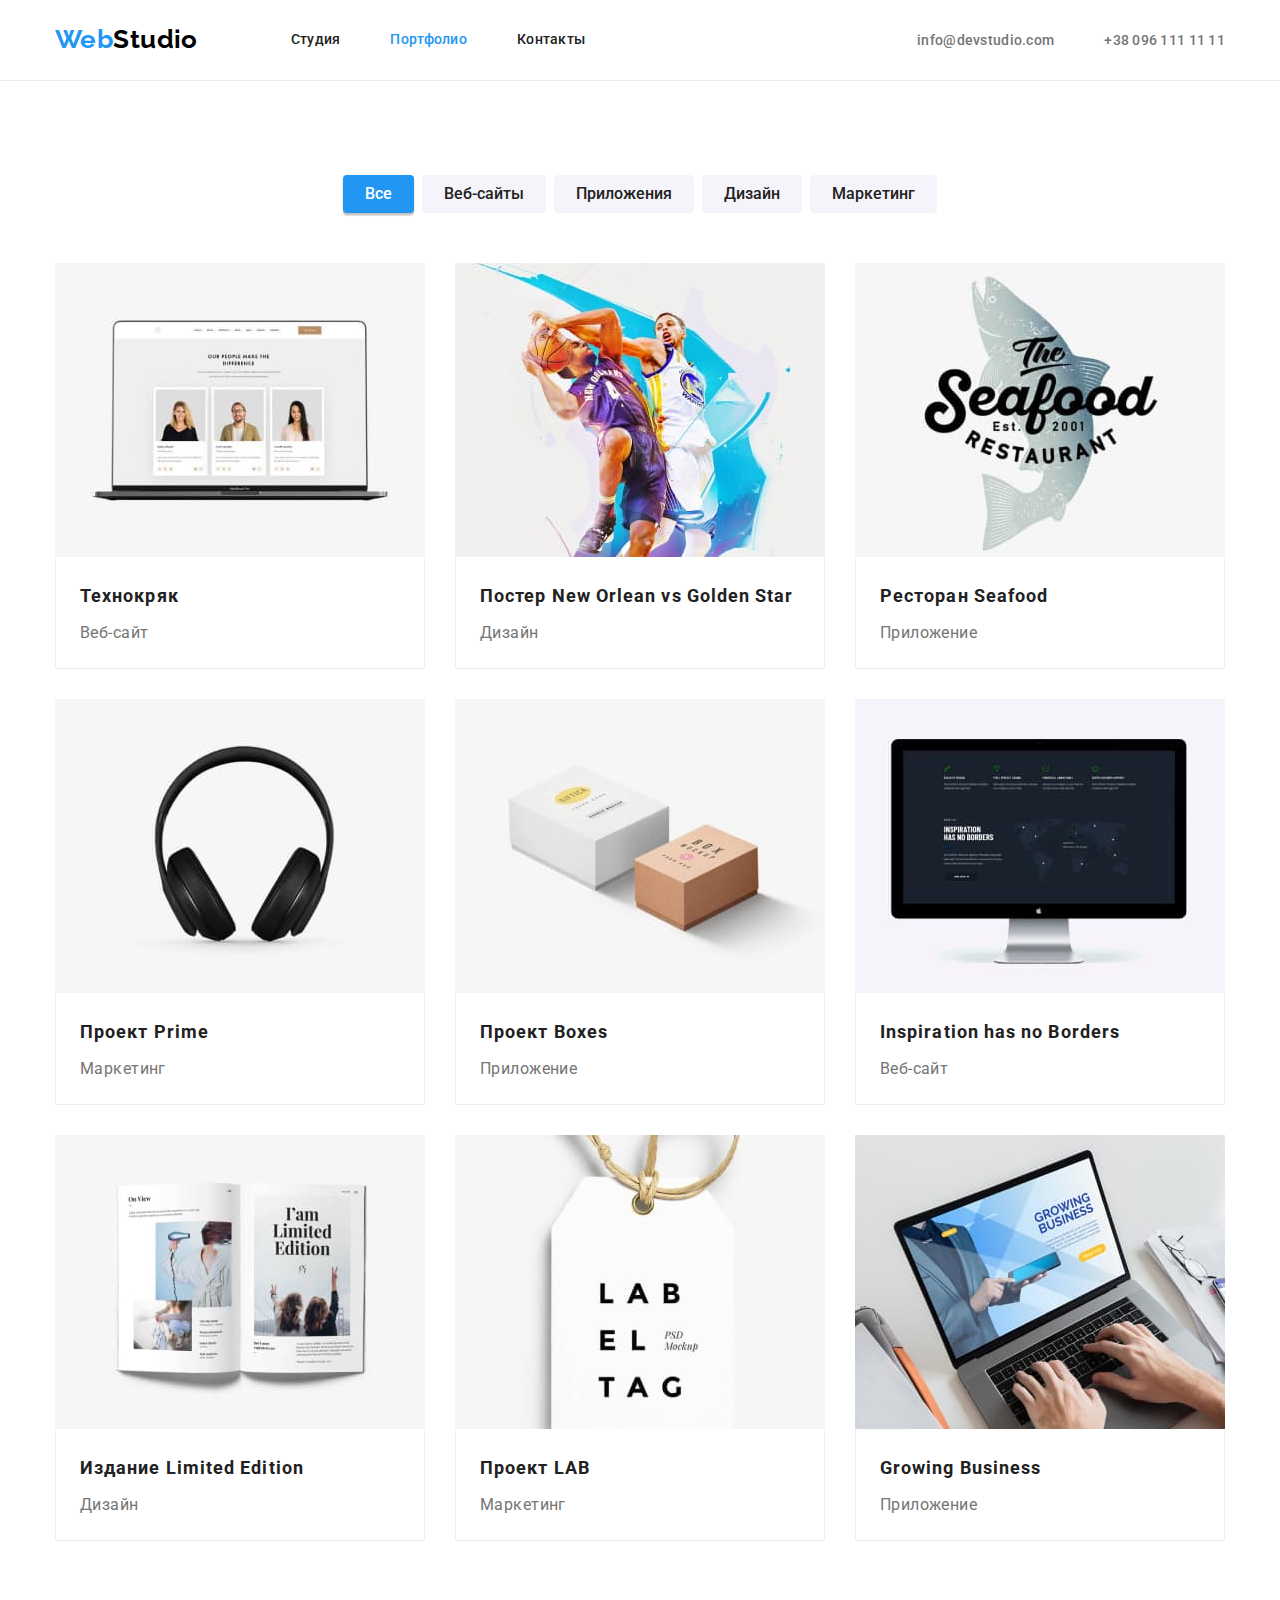
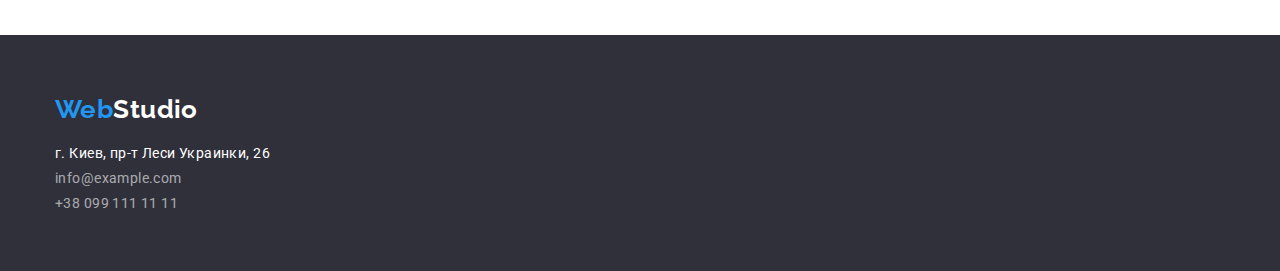
==== commit 6dac9c57: "add correct logo links" ====
--- a/portfolio.html
+++ b/portfolio.html
@@ -19,7 +19,7 @@
     <header class="header">
       <div class="container">
         <nav class="main-nav">
-          <a href="/" class="logo" lang="en"><span>Web</span>Studio</a>
+          <a href="./" class="logo" lang="en"><span>Web</span>Studio</a>
 
           <ul class="site-nav">
             <li class="item"><a href="./index.html" class="link">Студия</a></li>
@@ -182,7 +182,7 @@
     </main>
     <footer class="footer">
       <div class="container">
-        <a href="/" class="logo" lang="en"><span>Web</span>Studio</a>
+        <a href="./" class="logo" lang="en"><span>Web</span>Studio</a>
         <address class="footer-contacts">
           <p class="item">г. Киев, пр-т Леси Украинки, 26</p>
           <a class="item link" href="mailto:info@example.com"
--- a/css/style.css
+++ b/css/style.css
@@ -76,6 +76,10 @@
 
 /*header*/
 
+.header {
+  border-bottom: 1px solid #ececec;
+}
+
 .header > .container {
   display: flex;
   align-items: center;
